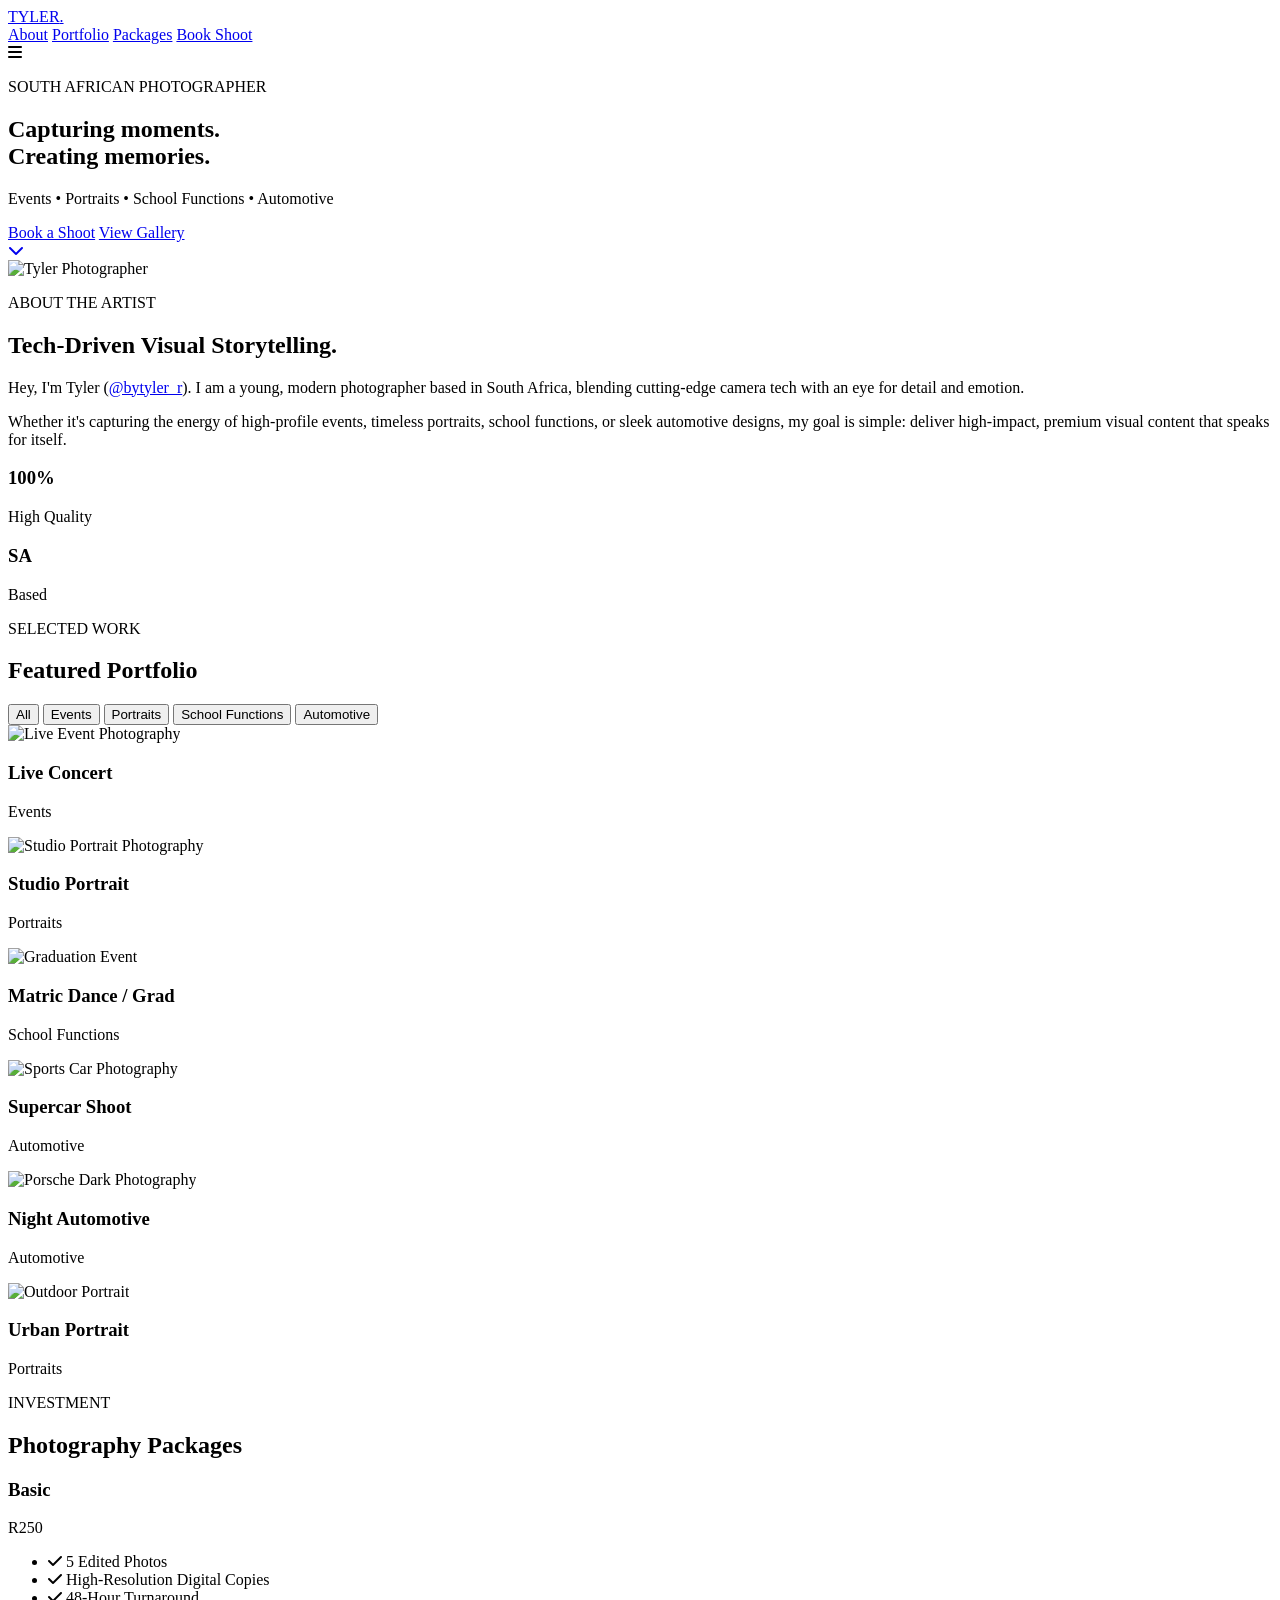
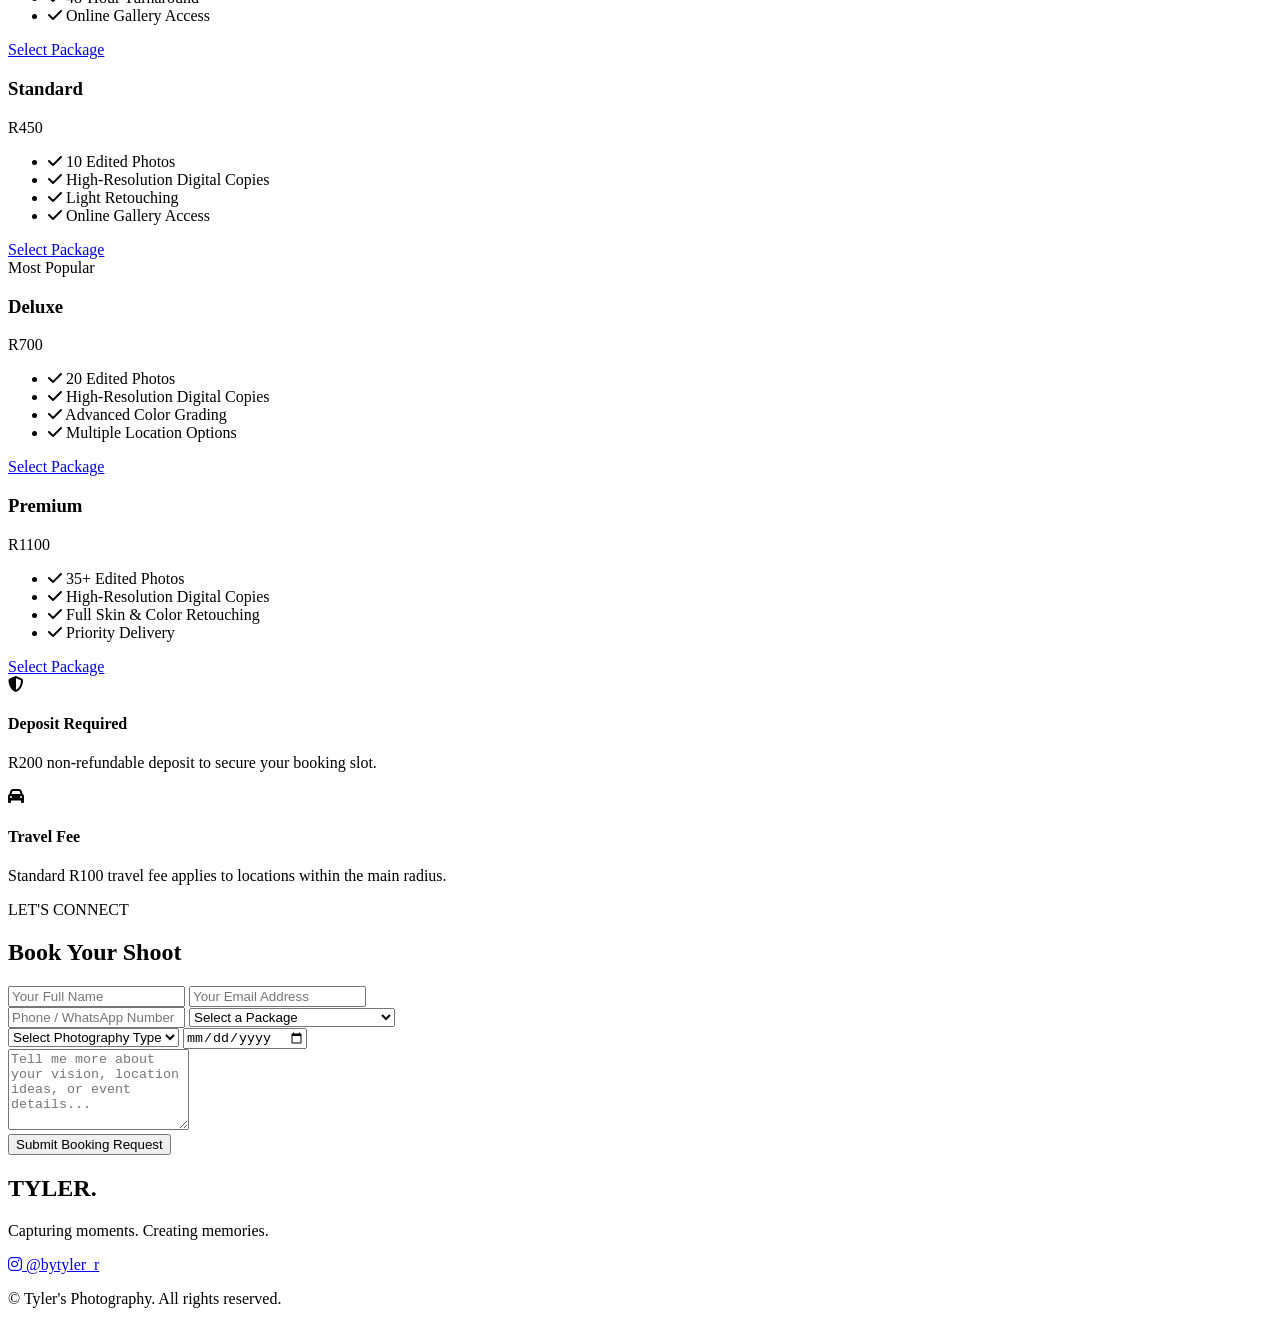
==== index.html @ 027714a1 "Rename gemini-code-1784565187282.html to index.html" ====
<!DOCTYPE html>
<html lang="en">
<head>
    <meta charset="UTF-8">
    <meta name="viewport" content="width=device-width, initial-scale=1.0">
    <meta name="description" content="Tyler's Photography (@bytyler_r) - Professional South African photographer specializing in events, portraits, school functions, and automotive photography.">
    <meta name="author" content="Tyler's Photography">
    <title>Tyler's Photography | @bytyler_r</title>
    
    <link rel="preconnect" href="https://fonts.googleapis.com">
    <link rel="preconnect" href="https://fonts.gstatic.com" crossorigin>
    <link href="https://fonts.googleapis.com/css2?family=Plus+Jakarta+Sans:wght@300;400;600;800&display=swap" rel="stylesheet">
    <link rel="stylesheet" href="https://cdnjs.cloudflare.com/ajax/libs/font-awesome/6.4.0/css/all.min.css">
    
    <link rel="stylesheet" href="style.css">
</head>
<body>

    <header class="navbar">
        <div class="logo">
            <a href="#hero">TYLER<span>.</span></a>
        </div>
        <nav class="nav-links" id="navLinks">
            <a href="#about">About</a>
            <a href="#portfolio">Portfolio</a>
            <a href="#packages">Packages</a>
            <a href="#contact" class="btn-primary-sm">Book Shoot</a>
        </nav>
        <div class="hamburger" id="hamburger">
            <i class="fa-solid fa-bars"></i>
        </div>
    </header>

    <section id="hero" class="hero-section">
        <div class="hero-overlay"></div>
        <div class="hero-content">
            <p class="tagline">SOUTH AFRICAN PHOTOGRAPHER</p>
            <h1>Capturing moments.<br><span class="highlight">Creating memories.</span></h1>
            <p class="sub-text">Events &bull; Portraits &bull; School Functions &bull; Automotive</p>
            <div class="hero-btns">
                <a href="#contact" class="btn-primary">Book a Shoot</a>
                <a href="#portfolio" class="btn-secondary">View Gallery</a>
            </div>
        </div>
        <a href="#about" class="scroll-down">
            <i class="fa-solid fa-chevron-down"></i>
        </a>
    </section>

    <section id="about" class="about-section">
        <div class="container grid-2">
            <div class="about-image-wrapper">
                <div class="glass-card image-card">
                    <img src="https://images.unsplash.com/photo-1554048612-b6a482bc67e5?auto=format&fit=crop&w=800&q=80" alt="Tyler Photographer" loading="lazy">
                </div>
            </div>
            <div class="about-text">
                <p class="section-subtitle">ABOUT THE ARTIST</p>
                <h2>Tech-Driven Visual Storytelling.</h2>
                <p>Hey, I'm Tyler (<a href="https://instagram.com/bytyler_r" target="_blank" class="insta-link">@bytyler_r</a>). I am a young, modern photographer based in South Africa, blending cutting-edge camera tech with an eye for detail and emotion.</p>
                <p>Whether it's capturing the energy of high-profile events, timeless portraits, school functions, or sleek automotive designs, my goal is simple: deliver high-impact, premium visual content that speaks for itself.</p>
                <div class="stats-grid">
                    <div class="stat-card glass-card">
                        <h3>100%</h3>
                        <p>High Quality</p>
                    </div>
                    <div class="stat-card glass-card">
                        <h3>SA</h3>
                        <p>Based</p>
                    </div>
                </div>
            </div>
        </div>
    </section>

    <section id="portfolio" class="portfolio-section">
        <div class="container">
            <div class="section-header">
                <p class="section-subtitle">SELECTED WORK</p>
                <h2>Featured Portfolio</h2>
            </div>

            <div class="filter-buttons">
                <button class="filter-btn active" data-filter="all">All</button>
                <button class="filter-btn" data-filter="events">Events</button>
                <button class="filter-btn" data-filter="portraits">Portraits</button>
                <button class="filter-btn" data-filter="school">School Functions</button>
                <button class="filter-btn" data-filter="automotive">Automotive</button>
            </div>

            <div class="gallery-grid">
                <div class="gallery-item glass-card" data-category="events">
                    <img src="https://images.unsplash.com/photo-1511671782779-c97d3d27a1d4?auto=format&fit=crop&w=600&q=80" alt="Live Event Photography" loading="lazy">
                    <div class="gallery-info">
                        <h3>Live Concert</h3>
                        <p>Events</p>
                    </div>
                </div>
                <div class="gallery-item glass-card" data-category="portraits">
                    <img src="https://images.unsplash.com/photo-1534528741775-53994a69daeb?auto=format&fit=crop&w=600&q=80" alt="Studio Portrait Photography" loading="lazy">
                    <div class="gallery-info">
                        <h3>Studio Portrait</h3>
                        <p>Portraits</p>
                    </div>
                </div>
                <div class="gallery-item glass-card" data-category="school">
                    <img src="https://images.unsplash.com/photo-1523580494863-6f3031224c94?auto=format&fit=crop&w=600&q=80" alt="Graduation Event" loading="lazy">
                    <div class="gallery-info">
                        <h3>Matric Dance / Grad</h3>
                        <p>School Functions</p>
                    </div>
                </div>
                <div class="gallery-item glass-card" data-category="automotive">
                    <img src="https://images.unsplash.com/photo-1617814076367-b759c7d7e738?auto=format&fit=crop&w=600&q=80" alt="Sports Car Photography" loading="lazy">
                    <div class="gallery-info">
                        <h3>Supercar Shoot</h3>
                        <p>Automotive</p>
                    </div>
                </div>
                <div class="gallery-item glass-card" data-category="automotive">
                    <img src="https://images.unsplash.com/photo-1503376780353-7e6692767b70?auto=format&fit=crop&w=600&q=80" alt="Porsche Dark Photography" loading="lazy">
                    <div class="gallery-info">
                        <h3>Night Automotive</h3>
                        <p>Automotive</p>
                    </div>
                </div>
                <div class="gallery-item glass-card" data-category="portraits">
                    <img src="https://images.unsplash.com/photo-1507003211169-0a1dd7228f2d?auto=format&fit=crop&w=600&q=80" alt="Outdoor Portrait" loading="lazy">
                    <div class="gallery-info">
                        <h3>Urban Portrait</h3>
                        <p>Portraits</p>
                    </div>
                </div>
            </div>
        </div>
    </section>

    <section id="packages" class="packages-section">
        <div class="container">
            <div class="section-header">
                <p class="section-subtitle">INVESTMENT</p>
                <h2>Photography Packages</h2>
            </div>

            <div class="packages-grid">
                <div class="package-card glass-card">
                    <div class="package-header">
                        <h3>Basic</h3>
                        <div class="price">R250</div>
                    </div>
                    <ul class="package-features">
                        <li><i class="fa-solid fa-check"></i> 5 Edited Photos</li>
                        <li><i class="fa-solid fa-check"></i> High-Resolution Digital Copies</li>
                        <li><i class="fa-solid fa-check"></i> 48-Hour Turnaround</li>
                        <li><i class="fa-solid fa-check"></i> Online Gallery Access</li>
                    </ul>
                    <a href="#contact" class="btn-package" onclick="selectPackage('Basic')">Select Package</a>
                </div>

                <div class="package-card glass-card">
                    <div class="package-header">
                        <h3>Standard</h3>
                        <div class="price">R450</div>
                    </div>
                    <ul class="package-features">
                        <li><i class="fa-solid fa-check"></i> 10 Edited Photos</li>
                        <li><i class="fa-solid fa-check"></i> High-Resolution Digital Copies</li>
                        <li><i class="fa-solid fa-check"></i> Light Retouching</li>
                        <li><i class="fa-solid fa-check"></i> Online Gallery Access</li>
                    </ul>
                    <a href="#contact" class="btn-package" onclick="selectPackage('Standard')">Select Package</a>
                </div>

                <div class="package-card glass-card popular">
                    <div class="popular-badge">Most Popular</div>
                    <div class="package-header">
                        <h3>Deluxe</h3>
                        <div class="price">R700</div>
                    </div>
                    <ul class="package-features">
                        <li><i class="fa-solid fa-check"></i> 20 Edited Photos</li>
                        <li><i class="fa-solid fa-check"></i> High-Resolution Digital Copies</li>
                        <li><i class="fa-solid fa-check"></i> Advanced Color Grading</li>
                        <li><i class="fa-solid fa-check"></i> Multiple Location Options</li>
                    </ul>
                    <a href="#contact" class="btn-package" onclick="selectPackage('Deluxe')">Select Package</a>
                </div>

                <div class="package-card glass-card">
                    <div class="package-header">
                        <h3>Premium</h3>
                        <div class="price">R1100</div>
                    </div>
                    <ul class="package-features">
                        <li><i class="fa-solid fa-check"></i> 35+ Edited Photos</li>
                        <li><i class="fa-solid fa-check"></i> High-Resolution Digital Copies</li>
                        <li><i class="fa-solid fa-check"></i> Full Skin & Color Retouching</li>
                        <li><i class="fa-solid fa-check"></i> Priority Delivery</li>
                    </ul>
                    <a href="#contact" class="btn-package" onclick="selectPackage('Premium')">Select Package</a>
                </div>
            </div>

            <div class="extras-card glass-card">
                <div class="extra-item">
                    <i class="fa-solid fa-shield-halved"></i>
                    <div>
                        <h4>Deposit Required</h4>
                        <p>R200 non-refundable deposit to secure your booking slot.</p>
                    </div>
                </div>
                <div class="extra-divider"></div>
                <div class="extra-item">
                    <i class="fa-solid fa-car"></i>
                    <div>
                        <h4>Travel Fee</h4>
                        <p>Standard R100 travel fee applies to locations within the main radius.</p>
                    </div>
                </div>
            </div>
        </div>
    </section>

    <section id="contact" class="contact-section">
        <div class="container">
            <div class="contact-box glass-card">
                <div class="section-header">
                    <p class="section-subtitle">LET'S CONNECT</p>
                    <h2>Book Your Shoot</h2>
                </div>

                <form id="bookingForm" class="contact-form">
                    <div class="form-group grid-2">
                        <input type="text" id="name" placeholder="Your Full Name" required>
                        <input type="email" id="email" placeholder="Your Email Address" required>
                    </div>
                    <div class="form-group grid-2">
                        <input type="tel" id="phone" placeholder="Phone / WhatsApp Number" required>
                        <select id="package" required>
                            <option value="" disabled selected>Select a Package</option>
                            <option value="Basic (R250)">Basic - R250 (5 photos)</option>
                            <option value="Standard (R450)">Standard - R450 (10 photos)</option>
                            <option value="Deluxe (R700)">Deluxe - R700 (20 photos)</option>
                            <option value="Premium (R1100)">Premium - R1100 (35+ photos)</option>
                        </select>
                    </div>
                    <div class="form-group grid-2">
                        <select id="category" required>
                            <option value="" disabled selected>Select Photography Type</option>
                            <option value="Events">Events</option>
                            <option value="Portraits">Portraits</option>
                            <option value="School Functions">School Functions</option>
                            <option value="Automotive">Automotive</option>
                        </select>
                        <input type="date" id="date" required>
                    </div>
                    <div class="form-group">
                        <textarea id="message" rows="5" placeholder="Tell me more about your vision, location ideas, or event details..." required></textarea>
                    </div>
                    <button type="submit" class="btn-primary btn-full">Submit Booking Request</button>
                </form>
                <div id="formStatus" class="form-status"></div>
            </div>
        </div>
    </section>

    <footer class="footer">
        <div class="container footer-content">
            <div class="footer-logo">
                <h2>TYLER<span>.</span></h2>
                <p>Capturing moments. Creating memories.</p>
            </div>
            <div class="footer-social">
                <a href="https://instagram.com/bytyler_r" target="_blank" aria-label="Instagram">
                    <i class="fa-brands fa-instagram"></i> @bytyler_r
                </a>
            </div>
        </div>
        <div class="footer-bottom">
            <p>&copy; <span id="year"></span> Tyler's Photography. All rights reserved.</p>
        </div>
    </footer>

    <script src="script.js"></script>
</body>
</html>
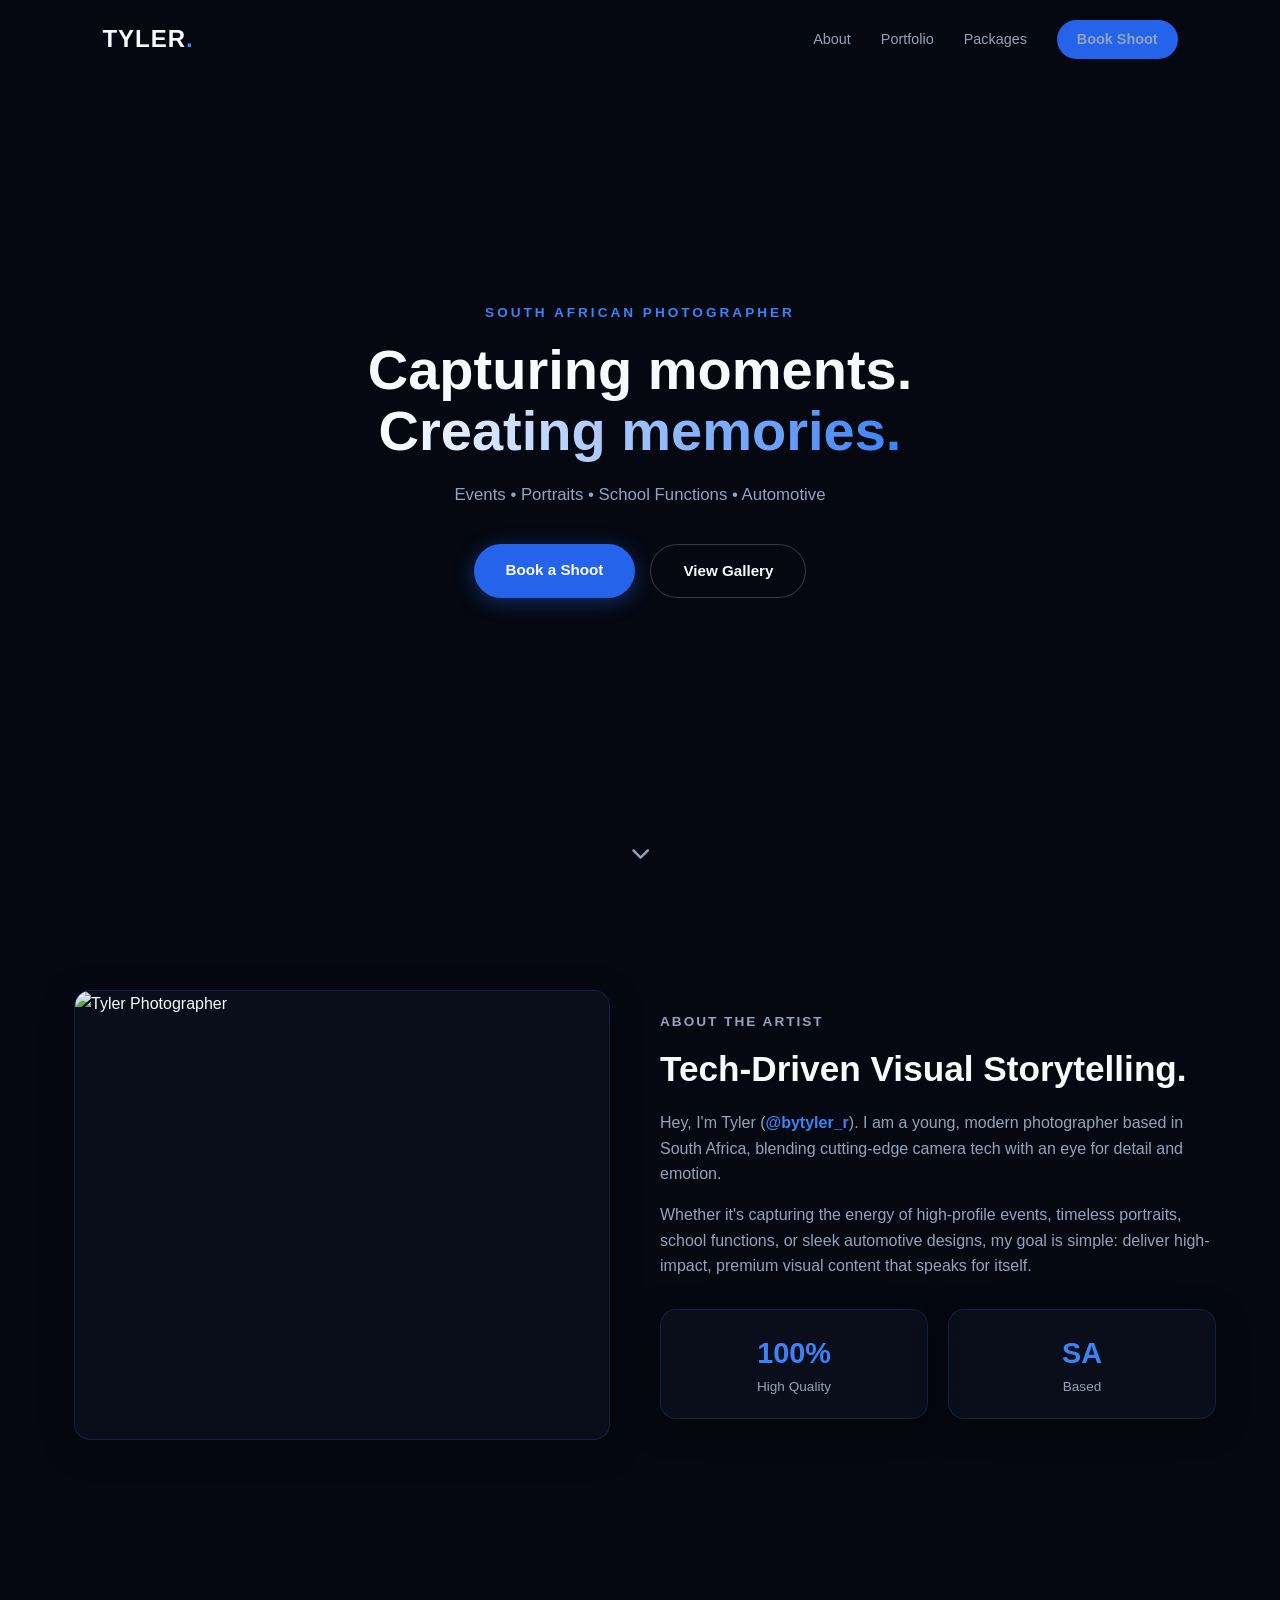
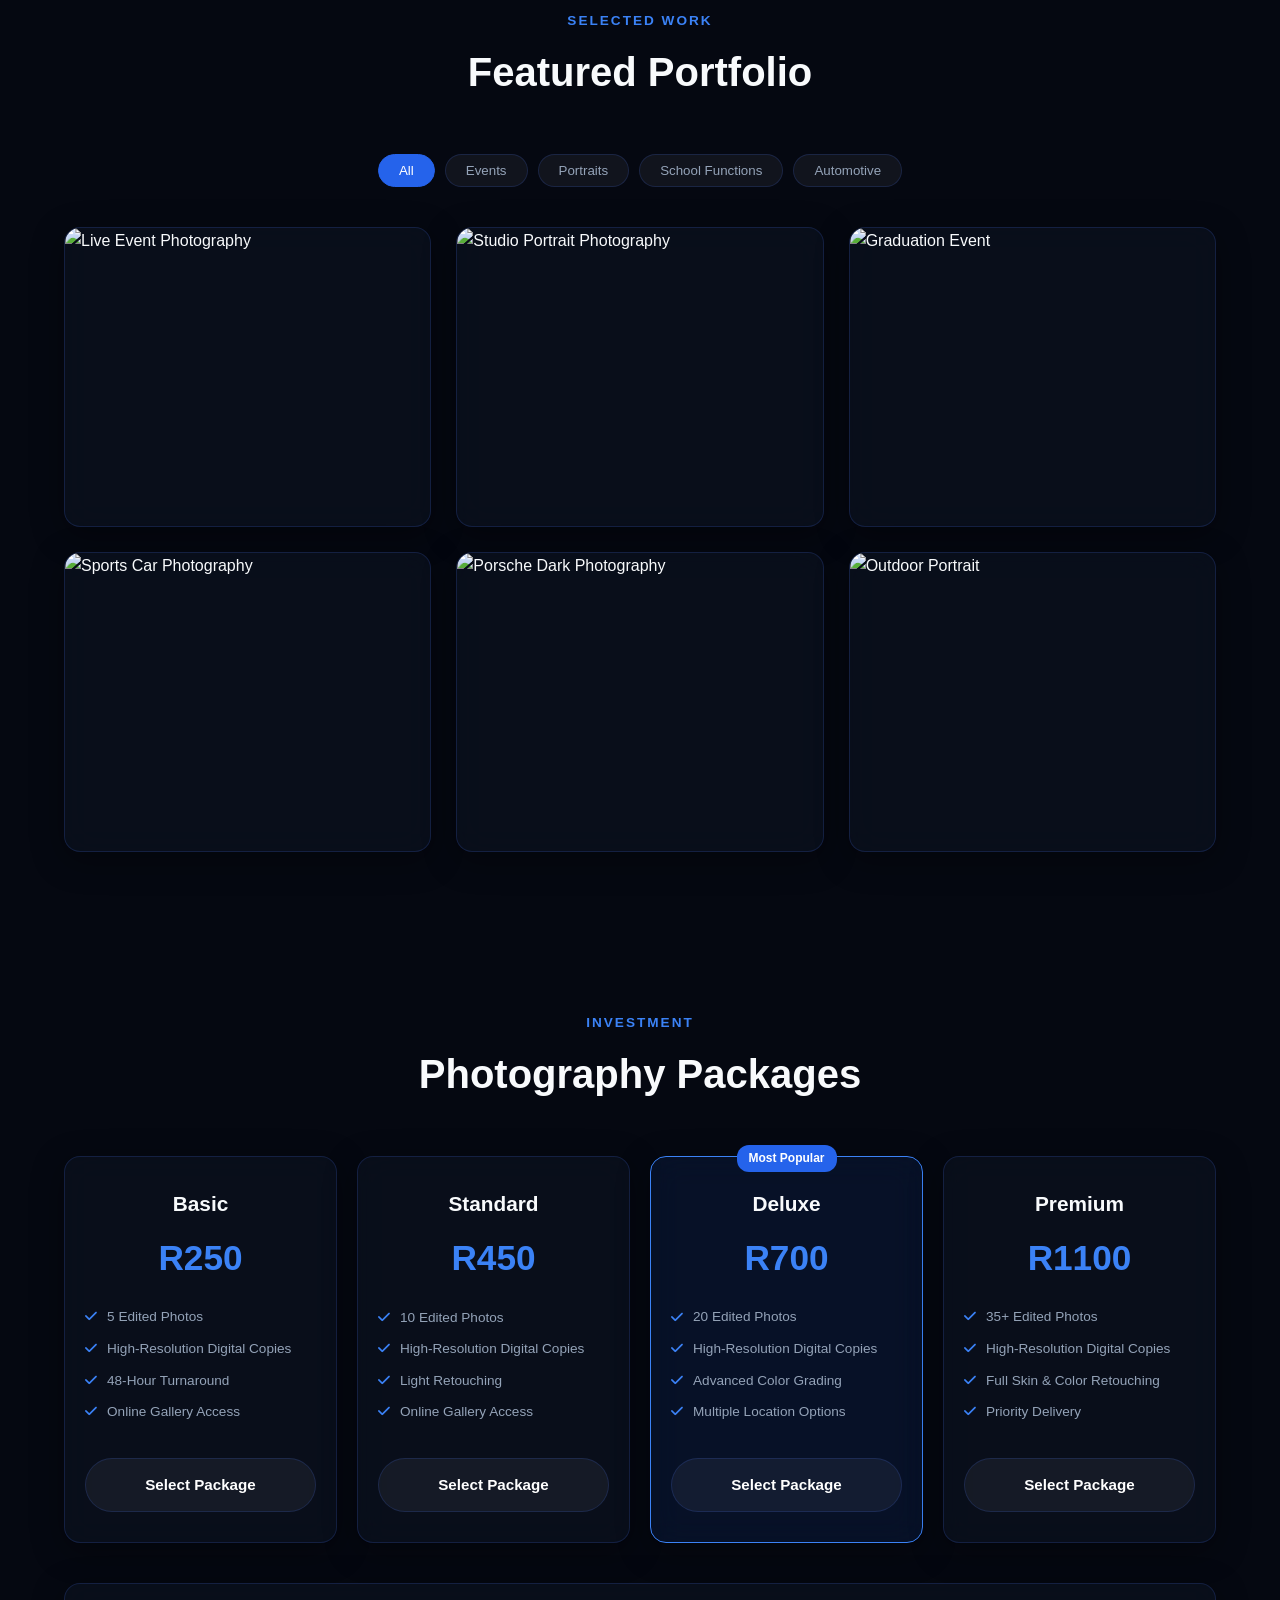
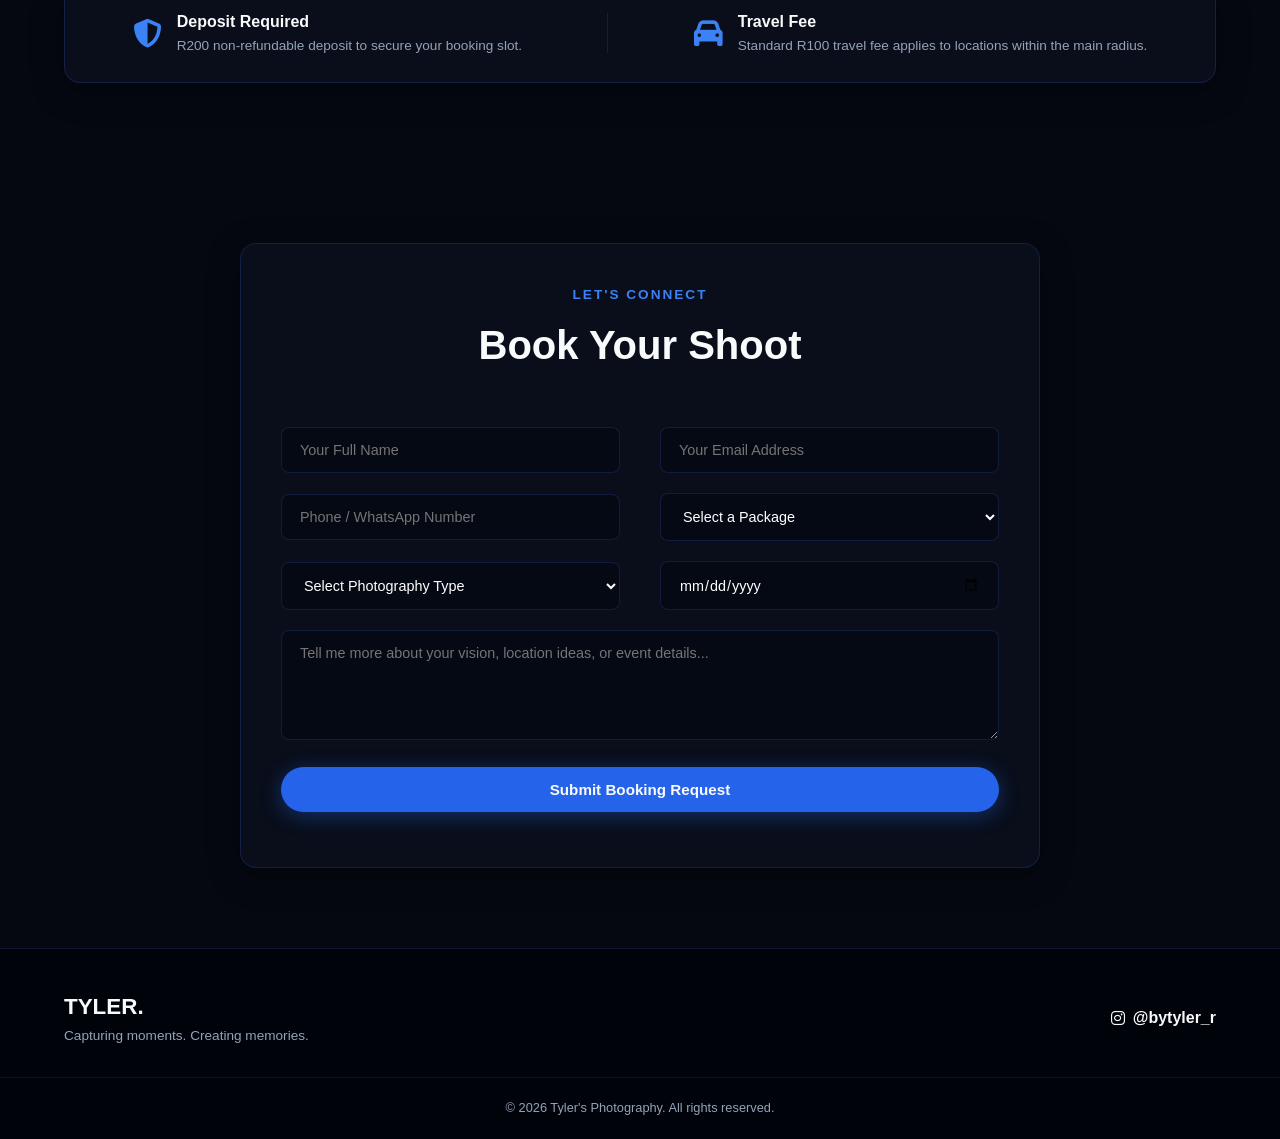
==== commit b155f524: "Update index.html" ====
--- a/index.html
+++ b/index.html
@@ -229,14 +229,14 @@
                     <h2>Book Your Shoot</h2>
                 </div>
 
-                <form id="bookingForm" class="contact-form">
+                <form id="bookingForm" action="https://formspree.io/f/mrenkrab" method="POST" class="contact-form">
                     <div class="form-group grid-2">
-                        <input type="text" id="name" placeholder="Your Full Name" required>
-                        <input type="email" id="email" placeholder="Your Email Address" required>
+                        <input type="text" id="name" name="name" placeholder="Your Full Name" required>
+                        <input type="email" id="email" name="email" placeholder="Your Email Address" required>
                     </div>
                     <div class="form-group grid-2">
-                        <input type="tel" id="phone" placeholder="Phone / WhatsApp Number" required>
-                        <select id="package" required>
+                        <input type="tel" id="phone" name="phone" placeholder="Phone / WhatsApp Number" required>
+                        <select id="package" name="package" required>
                             <option value="" disabled selected>Select a Package</option>
                             <option value="Basic (R250)">Basic - R250 (5 photos)</option>
                             <option value="Standard (R450)">Standard - R450 (10 photos)</option>
@@ -245,19 +245,19 @@
                         </select>
                     </div>
                     <div class="form-group grid-2">
-                        <select id="category" required>
+                        <select id="category" name="category" required>
                             <option value="" disabled selected>Select Photography Type</option>
                             <option value="Events">Events</option>
                             <option value="Portraits">Portraits</option>
                             <option value="School Functions">School Functions</option>
                             <option value="Automotive">Automotive</option>
                         </select>
-                        <input type="date" id="date" required>
+                        <input type="date" id="date" name="preferred_date" required>
                     </div>
                     <div class="form-group">
-                        <textarea id="message" rows="5" placeholder="Tell me more about your vision, location ideas, or event details..." required></textarea>
-                    </div>
-                    <button type="submit" class="btn-primary btn-full">Submit Booking Request</button>
+                        <textarea id="message" name="message" rows="5" placeholder="Tell me more about your vision, location ideas, or event details..." required></textarea>
+                    </div>
+                    <button type="submit" id="submitBtn" class="btn-primary btn-full">Submit Booking Request</button>
                 </form>
                 <div id="formStatus" class="form-status"></div>
             </div>
--- a/style.css
+++ b/style.css
@@ -0,0 +1,649 @@
+/* --- Root Variables & Theme Settings --- */
+:root {
+    --bg-main: #050811;
+    --bg-card: rgba(13, 20, 36, 0.55);
+    --bg-card-border: rgba(65, 105, 225, 0.2);
+    --primary-blue: #2563eb;
+    --accent-blue: #3b82f6;
+    --glow-blue: rgba(37, 99, 235, 0.4);
+    --text-white: #f8fafc;
+    --text-muted: #94a3b8;
+    --font-family: 'Plus Jakarta Sans', sans-serif;
+    --transition: all 0.3s ease;
+}
+
+/* --- Base & Reset --- */
+* {
+    margin: 0;
+    padding: 0;
+    box-sizing: border-box;
+    scroll-behavior: smooth;
+}
+
+body {
+    background-color: var(--bg-main);
+    color: var(--text-white);
+    font-family: var(--font-family);
+    line-height: 1.6;
+    overflow-x: hidden;
+}
+
+a {
+    color: inherit;
+    text-decoration: none;
+}
+
+ul {
+    list-style: none;
+}
+
+img {
+    width: 100%;
+    height: 100%;
+    object-fit: cover;
+    display: block;
+}
+
+/* --- Reusable Components & Glassmorphism --- */
+.container {
+    width: 90%;
+    max-width: 1200px;
+    margin: 0 auto;
+    padding: 80px 0;
+}
+
+.glass-card {
+    background: var(--bg-card);
+    backdrop-filter: blur(16px);
+    -webkit-backdrop-filter: blur(16px);
+    border: 1px solid var(--bg-card-border);
+    border-radius: 16px;
+    box-shadow: 0 8px 32px 0 rgba(0, 0, 0, 0.37);
+    transition: var(--transition);
+}
+
+.glass-card:hover {
+    border-color: rgba(59, 130, 246, 0.5);
+    box-shadow: 0 8px 32px 0 var(--glow-blue);
+}
+
+.section-header {
+    text-align: center;
+    margin-bottom: 50px;
+}
+
+.section-subtitle {
+    color: var(--accent-blue);
+    font-size: 0.85rem;
+    font-weight: 800;
+    letter-spacing: 2px;
+    margin-bottom: 8px;
+}
+
+.section-header h2 {
+    font-size: 2.5rem;
+    font-weight: 800;
+}
+
+.grid-2 {
+    display: grid;
+    grid-template-columns: 1fr 1fr;
+    gap: 40px;
+    align-items: center;
+}
+
+/* Buttons */
+.btn-primary, .btn-secondary, .btn-package, .btn-primary-sm {
+    display: inline-block;
+    padding: 14px 32px;
+    border-radius: 30px;
+    font-weight: 600;
+    font-size: 0.95rem;
+    cursor: pointer;
+    transition: var(--transition);
+    border: none;
+    text-align: center;
+}
+
+.btn-primary {
+    background: var(--primary-blue);
+    color: var(--text-white);
+    box-shadow: 0 4px 20px var(--glow-blue);
+}
+
+.btn-primary:hover {
+    background: var(--accent-blue);
+    transform: translateY(-2px);
+    box-shadow: 0 6px 24px var(--glow-blue);
+}
+
+.btn-secondary {
+    background: transparent;
+    color: var(--text-white);
+    border: 1px solid rgba(255, 255, 255, 0.2);
+}
+
+.btn-secondary:hover {
+    border-color: var(--accent-blue);
+    color: var(--accent-blue);
+    transform: translateY(-2px);
+}
+
+.btn-primary-sm {
+    padding: 8px 20px;
+    background: var(--primary-blue);
+    color: white;
+    font-size: 0.85rem;
+}
+
+/* --- Header & Navigation --- */
+.navbar {
+    position: fixed;
+    top: 0;
+    left: 0;
+    width: 100%;
+    display: flex;
+    justify-content: space-between;
+    align-items: center;
+    padding: 20px 8%;
+    z-index: 1000;
+    transition: var(--transition);
+}
+
+.navbar.scrolled {
+    background: rgba(5, 8, 17, 0.85);
+    backdrop-filter: blur(12px);
+    border-bottom: 1px solid var(--bg-card-border);
+    padding: 15px 8%;
+}
+
+.logo a {
+    font-size: 1.5rem;
+    font-weight: 800;
+    letter-spacing: 1px;
+}
+
+.logo span {
+    color: var(--accent-blue);
+}
+
+.nav-links {
+    display: flex;
+    gap: 30px;
+    align-items: center;
+}
+
+.nav-links a {
+    font-size: 0.9rem;
+    color: var(--text-muted);
+    transition: var(--transition);
+}
+
+.nav-links a:hover {
+    color: var(--text-white);
+}
+
+.hamburger {
+    display: none;
+    font-size: 1.5rem;
+    cursor: pointer;
+}
+
+/* --- 1. Hero Section --- */
+.hero-section {
+    position: relative;
+    height: 100vh;
+    display: flex;
+    align-items: center;
+    justify-content: center;
+    text-align: center;
+    background: url('https://images.unsplash.com/photo-1516035069371-29a1b244cc32?auto=format&fit=crop&w=1920&q=80') center/cover no-repeat;
+}
+
+.hero-overlay {
+    position: absolute;
+    inset: 0;
+    background: linear-gradient(180deg, rgba(5, 8, 17, 0.7) 0%, rgba(5, 8, 17, 0.95) 100%);
+}
+
+.hero-content {
+    position: relative;
+    z-index: 2;
+    max-width: 800px;
+    padding: 0 20px;
+}
+
+.tagline {
+    font-size: 0.85rem;
+    letter-spacing: 3px;
+    color: var(--accent-blue);
+    font-weight: 800;
+    margin-bottom: 15px;
+}
+
+.hero-content h1 {
+    font-size: 3.5rem;
+    line-height: 1.1;
+    font-weight: 800;
+    margin-bottom: 20px;
+}
+
+.highlight {
+    background: linear-gradient(90deg, #ffffff, var(--accent-blue));
+    -webkit-background-clip: text;
+    -webkit-text-fill-color: transparent;
+}
+
+.sub-text {
+    color: var(--text-muted);
+    margin-bottom: 35px;
+    font-size: 1.05rem;
+}
+
+.hero-btns {
+    display: flex;
+    gap: 15px;
+    justify-content: center;
+}
+
+.scroll-down {
+    position: absolute;
+    bottom: 30px;
+    left: 50%;
+    transform: translateX(-50%);
+    z-index: 2;
+    color: var(--text-muted);
+    font-size: 1.2rem;
+    animation: bounce 2s infinite;
+}
+
+@keyframes bounce {
+    0%, 20%, 50%, 80%, 100% { transform: translateY(0) translateX(-50%); }
+    40% { transform: translateY(-10px) translateX(-50%); }
+    60% { transform: translateY(-5px) translateX(-50%); }
+}
+
+/* --- 2. About Section --- */
+.about-section {
+    background: var(--bg-main);
+}
+
+.about-image-wrapper {
+    position: relative;
+    padding: 10px;
+}
+
+.image-card {
+    overflow: hidden;
+    height: 450px;
+}
+
+.about-text h2 {
+    font-size: 2.2rem;
+    margin-bottom: 20px;
+    line-height: 1.2;
+}
+
+.about-text p {
+    color: var(--text-muted);
+    margin-bottom: 15px;
+}
+
+.insta-link {
+    color: var(--accent-blue);
+    font-weight: 600;
+}
+
+.stats-grid {
+    display: grid;
+    grid-template-columns: 1fr 1fr;
+    gap: 20px;
+    margin-top: 30px;
+}
+
+.stat-card {
+    padding: 20px;
+    text-align: center;
+}
+
+.stat-card h3 {
+    font-size: 1.8rem;
+    color: var(--accent-blue);
+}
+
+.stat-card p {
+    font-size: 0.85rem;
+    margin-bottom: 0;
+}
+
+/* --- 3. Portfolio Section --- */
+.filter-buttons {
+    display: flex;
+    justify-content: center;
+    gap: 10px;
+    margin-bottom: 40px;
+    flex-wrap: wrap;
+}
+
+.filter-btn {
+    background: rgba(255, 255, 255, 0.05);
+    border: 1px solid var(--bg-card-border);
+    color: var(--text-muted);
+    padding: 8px 20px;
+    border-radius: 20px;
+    cursor: pointer;
+    transition: var(--transition);
+    font-family: var(--font-family);
+}
+
+.filter-btn:hover, .filter-btn.active {
+    background: var(--primary-blue);
+    color: white;
+    border-color: var(--primary-blue);
+}
+
+.gallery-grid {
+    display: grid;
+    grid-template-columns: repeat(auto-fill, minmax(320px, 1fr));
+    gap: 25px;
+}
+
+.gallery-item {
+    position: relative;
+    height: 300px;
+    overflow: hidden;
+    cursor: pointer;
+}
+
+.gallery-item img {
+    transition: transform 0.5s ease;
+}
+
+.gallery-item:hover img {
+    transform: scale(1.08);
+}
+
+.gallery-info {
+    position: absolute;
+    bottom: 0;
+    left: 0;
+    width: 100%;
+    padding: 20px;
+    background: linear-gradient(0deg, rgba(5, 8, 17, 0.9) 0%, transparent 100%);
+    transform: translateY(20px);
+    opacity: 0;
+    transition: var(--transition);
+}
+
+.gallery-item:hover .gallery-info {
+    transform: translateY(0);
+    opacity: 1;
+}
+
+.gallery-info h3 {
+    font-size: 1.1rem;
+}
+
+.gallery-info p {
+    font-size: 0.8rem;
+    color: var(--accent-blue);
+}
+
+/* --- 4. Packages Section --- */
+.packages-grid {
+    display: grid;
+    grid-template-columns: repeat(auto-fit, minmax(240px, 1fr));
+    gap: 20px;
+    margin-bottom: 40px;
+}
+
+.package-card {
+    padding: 30px 20px;
+    display: flex;
+    flex-direction: column;
+    justify-content: space-between;
+    position: relative;
+}
+
+.package-card.popular {
+    border-color: var(--accent-blue);
+    background: rgba(37, 99, 235, 0.1);
+}
+
+.popular-badge {
+    position: absolute;
+    top: -12px;
+    left: 50%;
+    transform: translateX(-50%);
+    background: var(--primary-blue);
+    color: white;
+    font-size: 0.75rem;
+    padding: 4px 12px;
+    border-radius: 12px;
+    font-weight: 600;
+}
+
+.package-header {
+    text-align: center;
+    margin-bottom: 20px;
+}
+
+.package-header h3 {
+    font-size: 1.3rem;
+    margin-bottom: 10px;
+}
+
+.package-header .price {
+    font-size: 2.2rem;
+    font-weight: 800;
+    color: var(--accent-blue);
+}
+
+.package-features {
+    margin-bottom: 25px;
+}
+
+.package-features li {
+    font-size: 0.85rem;
+    color: var(--text-muted);
+    margin-bottom: 10px;
+    display: flex;
+    align-items: center;
+    gap: 10px;
+}
+
+.package-features li i {
+    color: var(--accent-blue);
+}
+
+.btn-package {
+    background: rgba(255, 255, 255, 0.05);
+    border: 1px solid var(--bg-card-border);
+    color: white;
+    width: 100%;
+}
+
+.package-card:hover .btn-package {
+    background: var(--primary-blue);
+    border-color: var(--primary-blue);
+}
+
+.extras-card {
+    display: flex;
+    justify-content: space-around;
+    padding: 25px;
+    align-items: center;
+}
+
+.extra-item {
+    display: flex;
+    align-items: center;
+    gap: 15px;
+}
+
+.extra-item i {
+    font-size: 1.8rem;
+    color: var(--accent-blue);
+}
+
+.extra-item h4 {
+    font-size: 1rem;
+}
+
+.extra-item p {
+    font-size: 0.85rem;
+    color: var(--text-muted);
+}
+
+.extra-divider {
+    width: 1px;
+    height: 40px;
+    background: var(--bg-card-border);
+}
+
+/* --- 5. Booking Form Section --- */
+.contact-box {
+    max-width: 800px;
+    margin: 0 auto;
+    padding: 40px;
+}
+
+.contact-form .form-group {
+    margin-bottom: 20px;
+}
+
+.contact-form input, 
+.contact-form select, 
+.contact-form textarea {
+    width: 100%;
+    padding: 14px 18px;
+    background: rgba(5, 8, 17, 0.6);
+    border: 1px solid var(--bg-card-border);
+    border-radius: 8px;
+    color: white;
+    font-family: var(--font-family);
+    font-size: 0.9rem;
+    outline: none;
+    transition: var(--transition);
+}
+
+.contact-form input:focus, 
+.contact-form select:focus, 
+.contact-form textarea:focus {
+    border-color: var(--accent-blue);
+    box-shadow: 0 0 10px var(--glow-blue);
+}
+
+.contact-form select option {
+    background: var(--bg-main);
+    color: white;
+}
+
+.btn-full {
+    width: 100%;
+}
+
+.form-status {
+    margin-top: 15px;
+    text-align: center;
+    font-size: 0.9rem;
+}
+
+/* --- 6. Footer --- */
+.footer {
+    background: rgba(2, 4, 10, 0.95);
+    border-top: 1px solid var(--bg-card-border);
+    padding: 40px 0 20px;
+}
+
+.footer-content {
+    display: flex;
+    justify-content: space-between;
+    align-items: center;
+    padding: 0 0 30px 0;
+}
+
+.footer-logo h2 {
+    font-size: 1.4rem;
+}
+
+.footer-logo p {
+    font-size: 0.85rem;
+    color: var(--text-muted);
+}
+
+.footer-social a {
+    display: flex;
+    align-items: center;
+    gap: 8px;
+    color: var(--text-white);
+    font-weight: 600;
+    transition: var(--transition);
+}
+
+.footer-social a:hover {
+    color: var(--accent-blue);
+}
+
+.footer-bottom {
+    text-align: center;
+    border-top: 1px solid rgba(255, 255, 255, 0.05);
+    padding-top: 20px;
+    color: var(--text-muted);
+    font-size: 0.8rem;
+}
+
+/* --- Responsive Media Queries --- */
+@media (max-width: 992px) {
+    .grid-2 {
+        grid-template-columns: 1fr;
+    }
+    
+    .hero-content h1 {
+        font-size: 2.8rem;
+    }
+    
+    .extras-card {
+        flex-direction: column;
+        gap: 20px;
+        align-items: flex-start;
+    }
+
+    .extra-divider {
+        display: none;
+    }
+}
+
+@media (max-width: 768px) {
+    .hamburger {
+        display: block;
+    }
+
+    .nav-links {
+        position: fixed;
+        top: 70px;
+        right: -100%;
+        width: 100%;
+        height: calc(100vh - 70px);
+        background: var(--bg-main);
+        flex-direction: column;
+        justify-content: center;
+        transition: var(--transition);
+    }
+
+    .nav-links.active {
+        right: 0;
+    }
+
+    .hero-content h1 {
+        font-size: 2.2rem;
+    }
+
+    .hero-btns {
+        flex-direction: column;
+    }
+
+    .contact-box {
+        padding: 20px;
+    }
+}
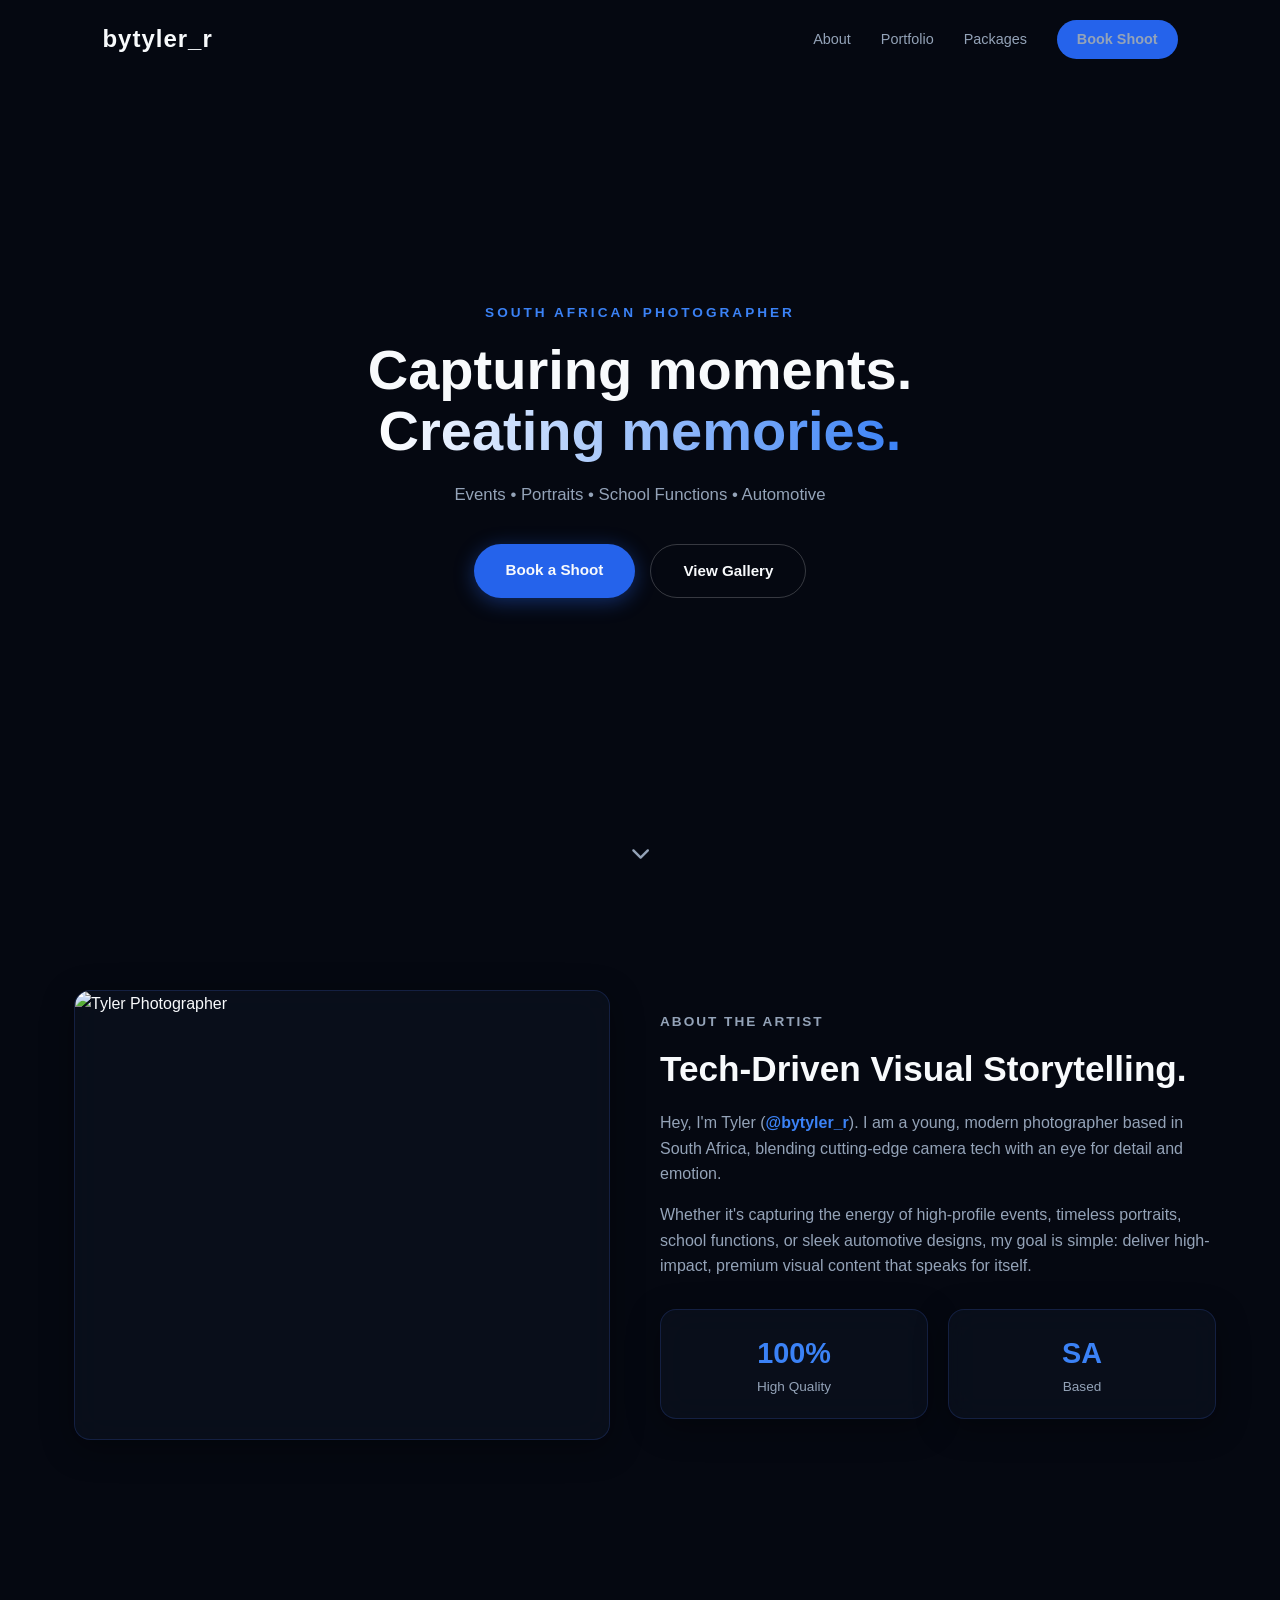
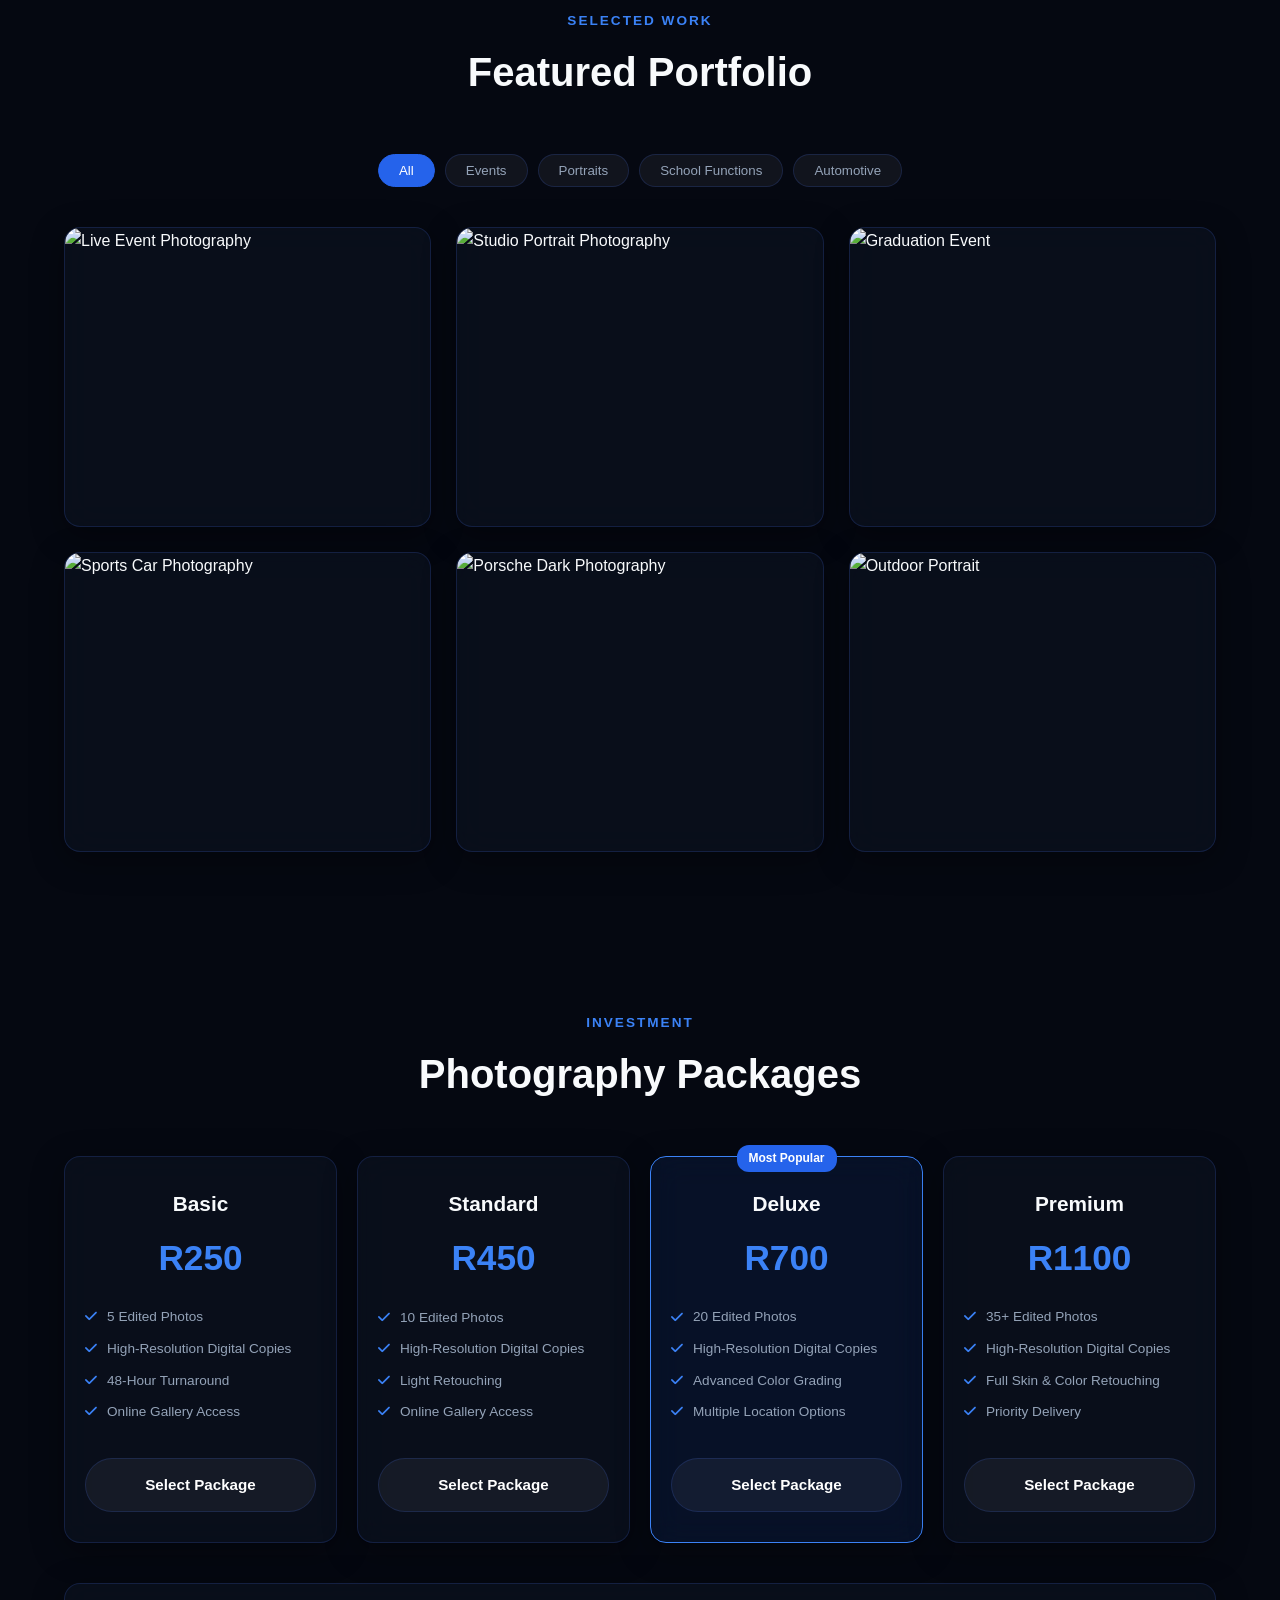
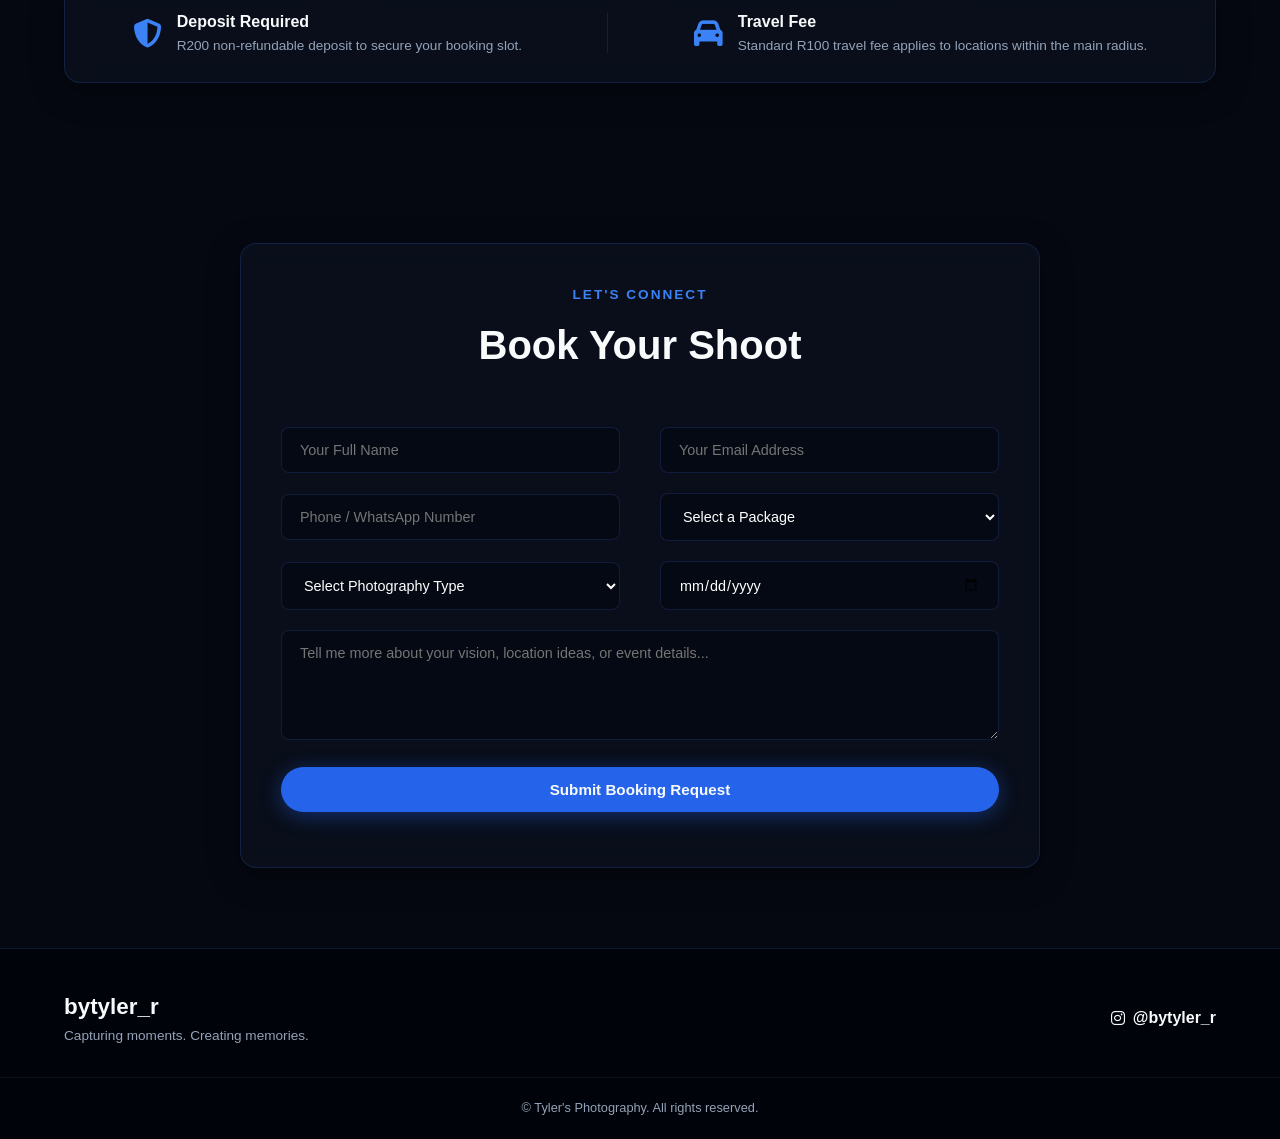
==== commit 737e4a06: "Update index.html" ====
--- a/index.html
+++ b/index.html
@@ -18,7 +18,7 @@
 
     <header class="navbar">
         <div class="logo">
-            <a href="#hero">TYLER<span>.</span></a>
+            <a href="https://instagram.com/bytyler_r" target="_blank" rel="noopener noreferrer">bytyler_r</a>
         </div>
         <nav class="nav-links" id="navLinks">
             <a href="#about">About</a>
@@ -57,7 +57,7 @@
             <div class="about-text">
                 <p class="section-subtitle">ABOUT THE ARTIST</p>
                 <h2>Tech-Driven Visual Storytelling.</h2>
-                <p>Hey, I'm Tyler (<a href="https://instagram.com/bytyler_r" target="_blank" class="insta-link">@bytyler_r</a>). I am a young, modern photographer based in South Africa, blending cutting-edge camera tech with an eye for detail and emotion.</p>
+                <p>Hey, I'm Tyler (<a href="https://instagram.com/bytyler_r" target="_blank" rel="noopener noreferrer" class="insta-link">@bytyler_r</a>). I am a young, modern photographer based in South Africa, blending cutting-edge camera tech with an eye for detail and emotion.</p>
                 <p>Whether it's capturing the energy of high-profile events, timeless portraits, school functions, or sleek automotive designs, my goal is simple: deliver high-impact, premium visual content that speaks for itself.</p>
                 <div class="stats-grid">
                     <div class="stat-card glass-card">
@@ -267,11 +267,11 @@
     <footer class="footer">
         <div class="container footer-content">
             <div class="footer-logo">
-                <h2>TYLER<span>.</span></h2>
+                <h2><a href="https://instagram.com/bytyler_r" target="_blank" rel="noopener noreferrer">bytyler_r</a></h2>
                 <p>Capturing moments. Creating memories.</p>
             </div>
             <div class="footer-social">
-                <a href="https://instagram.com/bytyler_r" target="_blank" aria-label="Instagram">
+                <a href="https://instagram.com/bytyler_r" target="_blank" rel="noopener noreferrer" aria-label="Instagram">
                     <i class="fa-brands fa-instagram"></i> @bytyler_r
                 </a>
             </div>
